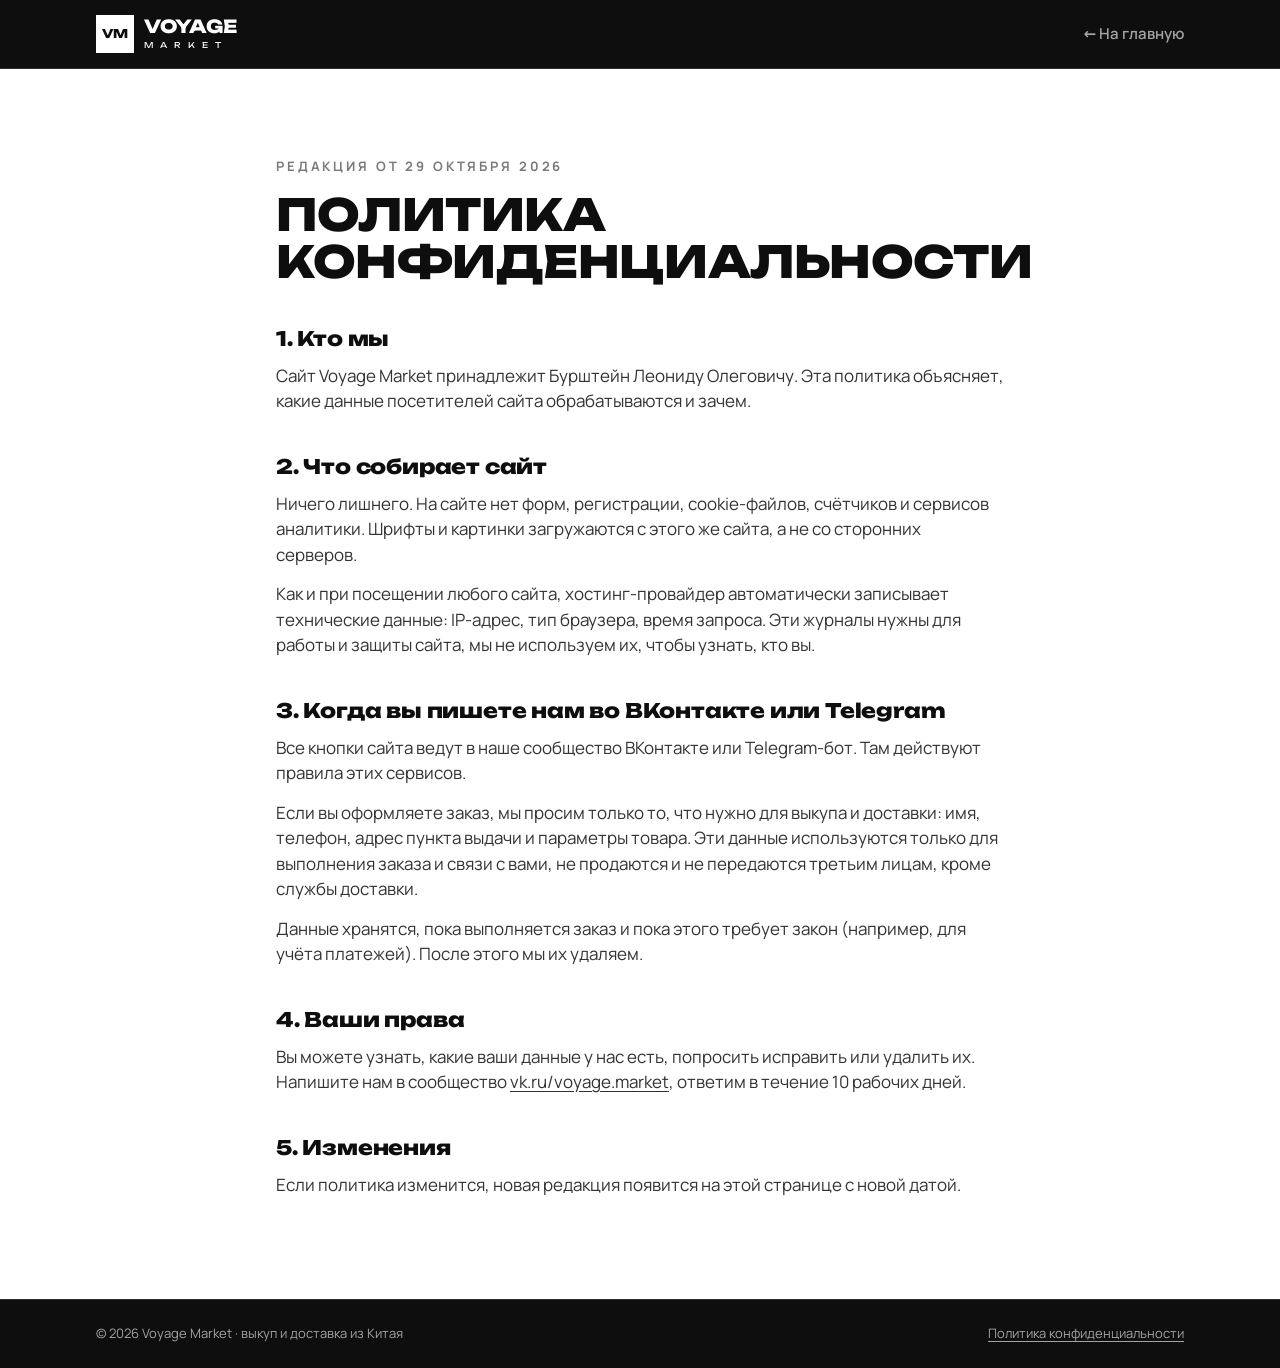
==== privacy.html @ 9981111b "Add files via upload" ====
<!doctype html>
<html lang="ru">
  <head>
    <meta charset="UTF-8" />
    <meta name="viewport" content="width=device-width, initial-scale=1, viewport-fit=cover" />
    <title>Политика конфиденциальности — Voyage Market</title>
    <meta name="description" content="Как сайт Voyage Market обращается с данными посетителей." />
    <script type="module" crossorigin src="./assets/privacy-Cxmrq5qp.js"></script>
    <link rel="modulepreload" crossorigin href="./assets/index-BB2e-18e.js">
    <link rel="stylesheet" crossorigin href="./assets/index-XGYn7k3X.css">
  </head>
  <body>
    <div id="root"></div>
  </body>
</html>
---- assets/index-XGYn7k3X.css ----
@font-face{font-family:Manrope;font-style:normal;font-display:swap;font-weight:400;src:url([data-uri]) format("woff2"),url([data-uri]) format("woff");unicode-range:U+0460-052F,U+1C80-1C8A,U+20B4,U+2DE0-2DFF,U+A640-A69F,U+FE2E-FE2F}@font-face{font-family:Manrope;font-style:normal;font-display:swap;font-weight:400;src:url(./manrope-cyrillic-400-normal-BMzJvInZ.woff2) format("woff2"),url(./manrope-cyrillic-400-normal-Dvx59UGC.woff) format("woff");unicode-range:U+0301,U+0400-045F,U+0490-0491,U+04B0-04B1,U+2116}@font-face{font-family:Manrope;font-style:normal;font-display:swap;font-weight:400;src:url(./manrope-greek-400-normal-CM4qok81.woff2) format("woff2"),url(./manrope-greek-400-normal-DuX9RsAR.woff) format("woff");unicode-range:U+0370-0377,U+037A-037F,U+0384-038A,U+038C,U+038E-03A1,U+03A3-03FF}@font-face{font-family:Manrope;font-style:normal;font-display:swap;font-weight:400;src:url(./manrope-vietnamese-400-normal-DHb3EETF.woff2) format("woff2"),url(./manrope-vietnamese-400-normal-D7E_mLGF.woff) format("woff");unicode-range:U+0102-0103,U+0110-0111,U+0128-0129,U+0168-0169,U+01A0-01A1,U+01AF-01B0,U+0300-0301,U+0303-0304,U+0308-0309,U+0323,U+0329,U+1EA0-1EF9,U+20AB}@font-face{font-family:Manrope;font-style:normal;font-display:swap;font-weight:400;src:url(./manrope-latin-ext-400-normal-CMDvPJRp.woff2) format("woff2"),url(./manrope-latin-ext-400-normal-C-X6QNXX.woff) format("woff");unicode-range:U+0100-02BA,U+02BD-02C5,U+02C7-02CC,U+02CE-02D7,U+02DD-02FF,U+0304,U+0308,U+0329,U+1D00-1DBF,U+1E00-1E9F,U+1EF2-1EFF,U+2020,U+20A0-20AB,U+20AD-20C0,U+2113,U+2C60-2C7F,U+A720-A7FF}@font-face{font-family:Manrope;font-style:normal;font-display:swap;font-weight:400;src:url(./manrope-latin-400-normal-PaqtzbVb.woff2) format("woff2"),url(./manrope-latin-400-normal-8tf8FM3T.woff) format("woff");unicode-range:U+0000-00FF,U+0131,U+0152-0153,U+02BB-02BC,U+02C6,U+02DA,U+02DC,U+0304,U+0308,U+0329,U+2000-206F,U+20AC,U+2122,U+2191,U+2193,U+2212,U+2215,U+FEFF,U+FFFD}@font-face{font-family:Manrope;font-style:normal;font-display:swap;font-weight:600;src:url([data-uri]) format("woff2"),url([data-uri]) format("woff");unicode-range:U+0460-052F,U+1C80-1C8A,U+20B4,U+2DE0-2DFF,U+A640-A69F,U+FE2E-FE2F}@font-face{font-family:Manrope;font-style:normal;font-display:swap;font-weight:600;src:url(./manrope-cyrillic-600-normal-DvRl3Mj-.woff2) format("woff2"),url(./manrope-cyrillic-600-normal-It4mZcQk.woff) format("woff");unicode-range:U+0301,U+0400-045F,U+0490-0491,U+04B0-04B1,U+2116}@font-face{font-family:Manrope;font-style:normal;font-display:swap;font-weight:600;src:url(./manrope-greek-600-normal-BoRV6lzK.woff2) format("woff2"),url(./manrope-greek-600-normal-CF2i9ZRY.woff) format("woff");unicode-range:U+0370-0377,U+037A-037F,U+0384-038A,U+038C,U+038E-03A1,U+03A3-03FF}@font-face{font-family:Manrope;font-style:normal;font-display:swap;font-weight:600;src:url(./manrope-vietnamese-600-normal-C1J5PCl_.woff2) format("woff2"),url(./manrope-vietnamese-600-normal-lA7a_7Ok.woff) format("woff");unicode-range:U+0102-0103,U+0110-0111,U+0128-0129,U+0168-0169,U+01A0-01A1,U+01AF-01B0,U+0300-0301,U+0303-0304,U+0308-0309,U+0323,U+0329,U+1EA0-1EF9,U+20AB}@font-face{font-family:Manrope;font-style:normal;font-display:swap;font-weight:600;src:url(./manrope-latin-ext-600-normal-_gBojHdJ.woff2) format("woff2"),url(./manrope-latin-ext-600-normal-u5Pl7hTU.woff) format("woff");unicode-range:U+0100-02BA,U+02BD-02C5,U+02C7-02CC,U+02CE-02D7,U+02DD-02FF,U+0304,U+0308,U+0329,U+1D00-1DBF,U+1E00-1E9F,U+1EF2-1EFF,U+2020,U+20A0-20AB,U+20AD-20C0,U+2113,U+2C60-2C7F,U+A720-A7FF}@font-face{font-family:Manrope;font-style:normal;font-display:swap;font-weight:600;src:url(./manrope-latin-600-normal-4f0koTD-.woff2) format("woff2"),url(./manrope-latin-600-normal-BqgrALkZ.woff) format("woff");unicode-range:U+0000-00FF,U+0131,U+0152-0153,U+02BB-02BC,U+02C6,U+02DA,U+02DC,U+0304,U+0308,U+0329,U+2000-206F,U+20AC,U+2122,U+2191,U+2193,U+2212,U+2215,U+FEFF,U+FFFD}@font-face{font-family:Manrope;font-style:normal;font-display:swap;font-weight:700;src:url([data-uri]) format("woff2"),url([data-uri]) format("woff");unicode-range:U+0460-052F,U+1C80-1C8A,U+20B4,U+2DE0-2DFF,U+A640-A69F,U+FE2E-FE2F}@font-face{font-family:Manrope;font-style:normal;font-display:swap;font-weight:700;src:url(./manrope-cyrillic-700-normal-Dw_fZAg2.woff2) format("woff2"),url(./manrope-cyrillic-700-normal-7JNVKxyl.woff) format("woff");unicode-range:U+0301,U+0400-045F,U+0490-0491,U+04B0-04B1,U+2116}@font-face{font-family:Manrope;font-style:normal;font-display:swap;font-weight:700;src:url(./manrope-greek-700-normal-CHUG9PD8.woff2) format("woff2"),url(./manrope-greek-700-normal-DyfsrCpP.woff) format("woff");unicode-range:U+0370-0377,U+037A-037F,U+0384-038A,U+038C,U+038E-03A1,U+03A3-03FF}@font-face{font-family:Manrope;font-style:normal;font-display:swap;font-weight:700;src:url(./manrope-vietnamese-700-normal-CUqMx5-1.woff2) format("woff2"),url(./manrope-vietnamese-700-normal-pt65Fn2Z.woff) format("woff");unicode-range:U+0102-0103,U+0110-0111,U+0128-0129,U+0168-0169,U+01A0-01A1,U+01AF-01B0,U+0300-0301,U+0303-0304,U+0308-0309,U+0323,U+0329,U+1EA0-1EF9,U+20AB}@font-face{font-family:Manrope;font-style:normal;font-display:swap;font-weight:700;src:url(./manrope-latin-ext-700-normal-DYOwVNan.woff2) format("woff2"),url(./manrope-latin-ext-700-normal-eVCcYqtJ.woff) format("woff");unicode-range:U+0100-02BA,U+02BD-02C5,U+02C7-02CC,U+02CE-02D7,U+02DD-02FF,U+0304,U+0308,U+0329,U+1D00-1DBF,U+1E00-1E9F,U+1EF2-1EFF,U+2020,U+20A0-20AB,U+20AD-20C0,U+2113,U+2C60-2C7F,U+A720-A7FF}@font-face{font-family:Manrope;font-style:normal;font-display:swap;font-weight:700;src:url(./manrope-latin-700-normal-BZp_XxE4.woff2) format("woff2"),url(./manrope-latin-700-normal-DGRFkw-m.woff) format("woff");unicode-range:U+0000-00FF,U+0131,U+0152-0153,U+02BB-02BC,U+02C6,U+02DA,U+02DC,U+0304,U+0308,U+0329,U+2000-206F,U+20AC,U+2122,U+2191,U+2193,U+2212,U+2215,U+FEFF,U+FFFD}@font-face{font-family:Unbounded;font-style:normal;font-display:swap;font-weight:400;src:url([data-uri]) format("woff2"),url([data-uri]) format("woff");unicode-range:U+0460-052F,U+1C80-1C8A,U+20B4,U+2DE0-2DFF,U+A640-A69F,U+FE2E-FE2F}@font-face{font-family:Unbounded;font-style:normal;font-display:swap;font-weight:400;src:url(./unbounded-cyrillic-400-normal-2GwyjskV.woff2) format("woff2"),url(./unbounded-cyrillic-400-normal-DqbLF2ou.woff) format("woff");unicode-range:U+0301,U+0400-045F,U+0490-0491,U+04B0-04B1,U+2116}@font-face{font-family:Unbounded;font-style:normal;font-display:swap;font-weight:400;src:url(./unbounded-vietnamese-400-normal-D7u77xXC.woff2) format("woff2"),url(./unbounded-vietnamese-400-normal-C52tX-jF.woff) format("woff");unicode-range:U+0102-0103,U+0110-0111,U+0128-0129,U+0168-0169,U+01A0-01A1,U+01AF-01B0,U+0300-0301,U+0303-0304,U+0308-0309,U+0323,U+0329,U+1EA0-1EF9,U+20AB}@font-face{font-family:Unbounded;font-style:normal;font-display:swap;font-weight:400;src:url(./unbounded-latin-ext-400-normal-Dbd2QqjZ.woff2) format("woff2"),url(./unbounded-latin-ext-400-normal-BRFNvR_h.woff) format("woff");unicode-range:U+0100-02BA,U+02BD-02C5,U+02C7-02CC,U+02CE-02D7,U+02DD-02FF,U+0304,U+0308,U+0329,U+1D00-1DBF,U+1E00-1E9F,U+1EF2-1EFF,U+2020,U+20A0-20AB,U+20AD-20C0,U+2113,U+2C60-2C7F,U+A720-A7FF}@font-face{font-family:Unbounded;font-style:normal;font-display:swap;font-weight:400;src:url(./unbounded-latin-400-normal-DxT99aXF.woff2) format("woff2"),url(./unbounded-latin-400-normal-CiSqyYx3.woff) format("woff");unicode-range:U+0000-00FF,U+0131,U+0152-0153,U+02BB-02BC,U+02C6,U+02DA,U+02DC,U+0304,U+0308,U+0329,U+2000-206F,U+20AC,U+2122,U+2191,U+2193,U+2212,U+2215,U+FEFF,U+FFFD}@font-face{font-family:Unbounded;font-style:normal;font-display:swap;font-weight:800;src:url([data-uri]) format("woff2"),url([data-uri]) format("woff");unicode-range:U+0460-052F,U+1C80-1C8A,U+20B4,U+2DE0-2DFF,U+A640-A69F,U+FE2E-FE2F}@font-face{font-family:Unbounded;font-style:normal;font-display:swap;font-weight:800;src:url(./unbounded-cyrillic-800-normal--HlTIRd4.woff2) format("woff2"),url(./unbounded-cyrillic-800-normal-DbsDaRyD.woff) format("woff");unicode-range:U+0301,U+0400-045F,U+0490-0491,U+04B0-04B1,U+2116}@font-face{font-family:Unbounded;font-style:normal;font-display:swap;font-weight:800;src:url(./unbounded-vietnamese-800-normal-CoK4UhqK.woff2) format("woff2"),url(./unbounded-vietnamese-800-normal-BESasFH0.woff) format("woff");unicode-range:U+0102-0103,U+0110-0111,U+0128-0129,U+0168-0169,U+01A0-01A1,U+01AF-01B0,U+0300-0301,U+0303-0304,U+0308-0309,U+0323,U+0329,U+1EA0-1EF9,U+20AB}@font-face{font-family:Unbounded;font-style:normal;font-display:swap;font-weight:800;src:url(./unbounded-latin-ext-800-normal-18_tL4n1.woff2) format("woff2"),url(./unbounded-latin-ext-800-normal-qEXaCaVG.woff) format("woff");unicode-range:U+0100-02BA,U+02BD-02C5,U+02C7-02CC,U+02CE-02D7,U+02DD-02FF,U+0304,U+0308,U+0329,U+1D00-1DBF,U+1E00-1E9F,U+1EF2-1EFF,U+2020,U+20A0-20AB,U+20AD-20C0,U+2113,U+2C60-2C7F,U+A720-A7FF}@font-face{font-family:Unbounded;font-style:normal;font-display:swap;font-weight:800;src:url(./unbounded-latin-800-normal-CN2Hxyoo.woff2) format("woff2"),url(./unbounded-latin-800-normal-Cjred_zf.woff) format("woff");unicode-range:U+0000-00FF,U+0131,U+0152-0153,U+02BB-02BC,U+02C6,U+02DA,U+02DC,U+0304,U+0308,U+0329,U+2000-206F,U+20AC,U+2122,U+2191,U+2193,U+2212,U+2215,U+FEFF,U+FFFD}@font-face{font-family:Golos Text;font-style:normal;font-display:swap;font-weight:600;src:url(./golos-text-cyrillic-ext-600-normal-uuhKjiyO.woff2) format("woff2"),url(./golos-text-cyrillic-ext-600-normal-rSWq63aw.woff) format("woff");unicode-range:U+0460-052F,U+1C80-1C8A,U+20B4,U+2DE0-2DFF,U+A640-A69F,U+FE2E-FE2F}@font-face{font-family:Golos Text;font-style:normal;font-display:swap;font-weight:600;src:url(./golos-text-cyrillic-600-normal-lpQ9rVRR.woff2) format("woff2"),url(./golos-text-cyrillic-600-normal-BgvEFMNR.woff) format("woff");unicode-range:U+0301,U+0400-045F,U+0490-0491,U+04B0-04B1,U+2116}@font-face{font-family:Golos Text;font-style:normal;font-display:swap;font-weight:600;src:url(./golos-text-latin-ext-600-normal-DLLCs_GQ.woff2) format("woff2"),url(./golos-text-latin-ext-600-normal-C6iohuVX.woff) format("woff");unicode-range:U+0100-02BA,U+02BD-02C5,U+02C7-02CC,U+02CE-02D7,U+02DD-02FF,U+0304,U+0308,U+0329,U+1D00-1DBF,U+1E00-1E9F,U+1EF2-1EFF,U+2020,U+20A0-20AB,U+20AD-20C0,U+2113,U+2C60-2C7F,U+A720-A7FF}@font-face{font-family:Golos Text;font-style:normal;font-display:swap;font-weight:600;src:url(./golos-text-latin-600-normal-Bhk8uV1U.woff2) format("woff2"),url(./golos-text-latin-600-normal-B_o32mE8.woff) format("woff");unicode-range:U+0000-00FF,U+0131,U+0152-0153,U+02BB-02BC,U+02C6,U+02DA,U+02DC,U+0304,U+0308,U+0329,U+2000-206F,U+20AC,U+2122,U+2191,U+2193,U+2212,U+2215,U+FEFF,U+FFFD}:root{--ink: #0e0e0e;--paper: #ffffff;--mute: #7a7a7a;--mute-dark: #a3a3a3;--line: #e2e2e2;--line-dark: #2e2e2e;--display: "Unbounded", "Arial Black", system-ui, sans-serif;--body: "Manrope", system-ui, -apple-system, "Segoe UI", sans-serif;color-scheme:light}*{box-sizing:border-box}html{scroll-behavior:smooth;scroll-padding-top:68px}body{margin:0;background:var(--paper);color:var(--ink);font-family:var(--body);font-size:17px;line-height:1.5}img{max-width:100%}a{color:inherit}.wrap{max-width:1120px;margin:0 auto;padding-left:max(16px,env(safe-area-inset-left,0px));padding-right:max(16px,env(safe-area-inset-right,0px))}.band{padding-block:88px}.dark{background:var(--ink);color:var(--paper)}h1,h2,h3{font-family:var(--display);font-weight:800;margin:0;text-wrap:balance;letter-spacing:-.01em}h2{font-size:clamp(28px,4vw,44px);line-height:1.08;text-transform:uppercase}.eyebrow{font-size:13px;font-weight:700;letter-spacing:.22em;text-transform:uppercase;color:var(--mute)}.dark .eyebrow{color:var(--mute-dark)}.head{display:grid;gap:14px;margin-bottom:44px;max-width:720px}.lead{font-size:19px;color:var(--mute);margin:0;max-width:60ch}.dark .lead{color:var(--mute-dark)}.top{position:sticky;top:0;z-index:5;background:var(--ink);color:var(--paper);border-bottom:1px solid var(--line-dark);padding-top:env(safe-area-inset-top,0px)}.top .wrap{display:flex;align-items:center;justify-content:space-between;height:68px;gap:16px}.logo{display:flex;align-items:center;gap:10px;text-decoration:none}.logo .vm{width:38px;height:38px;background:var(--paper);color:var(--ink);font-family:var(--display);font-weight:800;font-size:12px;display:grid;place-items:center}.logo b{display:block;font-family:var(--display);font-weight:800;font-size:18px;line-height:1}.logo small{display:block;font-family:var(--display);font-weight:400;font-size:8px;letter-spacing:.9em;margin-top:4px}.nav{display:flex;align-items:center;gap:26px;font-weight:600;font-size:15px}.nav a{text-decoration:none;color:var(--mute-dark)}.nav a:hover{color:var(--paper)}.socials{position:relative}.socials-btn{display:inline-flex;align-items:center;gap:6px;padding:0;border:0;background:none;font:inherit;color:var(--mute-dark);cursor:pointer}.socials-btn:hover,.socials-btn[aria-expanded=true]{color:var(--paper)}.socials-btn i{font-style:normal;font-size:11px;transition:transform .15s}.socials-btn[aria-expanded=true] i{transform:rotate(180deg)}.socials-menu{position:absolute;z-index:6;top:calc(100% + 22px);left:50%;transform:translate(-50%);width:250px;display:grid;gap:8px;padding:10px;background:var(--ink);border:1px solid var(--line-dark)}.socials-menu a{--brand: var(--paper);display:flex;align-items:center;gap:12px;padding:5px 12px 5px 5px;border:1.5px solid var(--line-dark);color:var(--paper);font-family:"Golos Text",var(--body);text-decoration:none;transition:background .15s,border-color .15s}.socials-menu .vk{--brand: #0077ff }.socials-menu .tg{--brand: #229ed9 }.socials-menu svg{flex:none;box-sizing:content-box;width:20px;height:20px;padding:9px;background:var(--brand);color:#fff;transition:background .15s,color .15s}.socials-menu b{display:block;font-weight:600;font-size:15px;line-height:1.2}.socials-menu small{display:block;font-size:12px;color:var(--mute-dark)}.socials-menu a:hover{background:var(--brand);border-color:var(--brand);color:#fff}.socials-menu a:hover svg{background:#fff;color:var(--brand)}.socials-menu a:hover small{color:#ffffffd9}.socials-btn:focus-visible,.socials-menu a:focus-visible{outline:3px solid var(--mute-dark);outline-offset:3px}.btn{display:inline-flex;align-items:center;gap:12px;font-weight:700;font-size:16px;text-decoration:none;padding:16px 26px;border:2px solid currentColor;transition:background .15s,color .15s}.btn-solid{background:var(--paper);color:var(--ink);border-color:var(--paper)}.btn-solid:hover{background:transparent;color:var(--paper)}.btn-sm{padding:10px 16px;font-size:14px}.btn:focus-visible,.nav a:focus-visible{outline:3px solid var(--mute-dark);outline-offset:3px}.hero{padding-block:72px 88px}.hero .wrap{display:grid;grid-template-columns:1.1fr .9fr;gap:56px;align-items:center}.hero h1{font-size:clamp(36px,6vw,72px);line-height:1.02;text-transform:uppercase;margin-top:18px}.hero p{font-size:20px;color:var(--mute-dark);margin:24px 0 32px;max-width:34ch}.chips{display:flex;flex-wrap:wrap;gap:10px;margin-top:28px}.chips span{border:1.5px solid var(--line-dark);padding:8px 14px;font-weight:600;font-size:14px;color:var(--paper)}.label{background:var(--paper);color:var(--ink);counter-reset:stage}.label-top{display:flex;justify-content:space-between;gap:12px;padding:14px 22px;border-bottom:2px solid var(--ink);font-size:12px;font-weight:700;letter-spacing:.2em;text-transform:uppercase}.label-top span+span{color:var(--mute)}.label-dir{display:flex;align-items:center;justify-content:space-between;padding:26px 22px;border-bottom:2px solid var(--ink);font-family:var(--display);font-weight:800;font-size:clamp(56px,8vw,96px);line-height:1;letter-spacing:-.02em}.label-dir i{font-style:normal;font-weight:400;font-size:.55em;color:var(--mute)}.label ol{list-style:none;margin:0;padding:0}.label li{counter-increment:stage;display:grid;grid-template-columns:30px 26px 1fr auto;align-items:center;gap:14px;padding:14px 22px;border-bottom:1px solid var(--line)}.label li:before{content:counter(stage,decimal-leading-zero);font-family:var(--display);font-size:13px;color:var(--mute)}.label li span{font-weight:700;font-size:16px}.label li small{font-family:var(--display);font-size:11px;letter-spacing:.2em;color:var(--mute)}.label-foot{display:flex;justify-content:space-between;align-items:end;gap:16px;padding:20px 22px 22px}.label-foot small{display:block;font-size:12px;font-weight:700;letter-spacing:.2em;text-transform:uppercase;color:var(--mute)}.label-foot b{display:block;margin-top:6px;font-family:var(--display);font-weight:800;font-size:clamp(22px,3vw,30px);line-height:1}.steps{display:grid;grid-template-columns:repeat(4,1fr);border-top:2px solid var(--paper)}.step{padding:28px 24px 8px 0;display:grid;gap:10px;align-content:start;min-width:0}.step+.step{padding-left:24px;border-left:1px solid var(--line-dark)}.step .n{font-family:var(--display);font-weight:800;font-size:36px}.step h3{font-size:19px;line-height:1.2}.step p{margin:0;color:var(--mute-dark)}.steps-foot{display:grid;grid-template-columns:1fr 1fr;margin-top:36px;border:1px solid var(--paper)}.steps-term,.steps-faq{margin:0;padding:22px 24px;display:grid;gap:4px;align-content:center}.steps-term{background:var(--paper);color:var(--ink)}.steps-foot span{font-size:13px;font-weight:700;letter-spacing:.18em;text-transform:uppercase;color:var(--mute-dark)}.steps-term span{color:var(--mute)}.steps-foot b{font-family:var(--display);font-weight:800;font-size:22px;line-height:1.2}.steps-faq{color:var(--paper);text-decoration:none;transition:background .15s}.steps-faq i{font-style:normal;display:inline-block;transition:transform .15s}.steps-faq:hover{background:#1c1c1c}.steps-faq:hover i{transform:translate(4px)}.steps-faq:focus-visible{outline:3px solid var(--mute-dark);outline-offset:3px}@media (max-width: 640px){.steps-foot{grid-template-columns:1fr}}.why{list-style:none;margin:0;padding:0;counter-reset:why;display:grid;grid-template-columns:repeat(3,1fr);gap:1px;background:var(--line);border:1px solid var(--line)}.why li{counter-increment:why;background:var(--paper);padding:28px 26px 30px;display:grid;gap:10px;align-content:start}.why li:before{content:counter(why,decimal-leading-zero);font-family:var(--display);font-size:13px;color:var(--mute);margin-bottom:6px}.why b{font-family:var(--display);font-weight:800;font-size:21px;line-height:1.15}.why span{color:var(--mute);line-height:1.45}.why .why-cta{counter-increment:none;background:var(--ink);color:var(--paper)}.why .why-cta:before{content:"→";color:var(--mute-dark)}.why-cta span{color:var(--mute-dark)}.why-cta .btn-solid{justify-self:start;margin-top:8px}.grid{display:grid;grid-template-columns:repeat(4,1fr);gap:16px}.card{border:1px solid var(--line)}.card img{width:100%;aspect-ratio:4/5;object-fit:cover;display:block;background:var(--paper)}.cat-note{margin-top:28px;display:flex;flex-wrap:wrap;align-items:center;justify-content:space-between;gap:18px;padding:26px 28px;background:var(--ink);color:var(--paper)}.cat-note p{margin:0;font-size:18px;max-width:46ch}.price-row{display:grid;grid-template-columns:1fr 1fr;gap:56px;align-items:start}.formula{display:grid;border-top:2px solid var(--paper)}.formula div{display:grid;grid-template-columns:40px 1fr auto;align-items:center;gap:18px;padding:20px 0;border-bottom:1px solid var(--line-dark)}.formula i{font-style:normal;font-family:var(--display);font-weight:800;font-size:17px;width:40px;height:40px;display:grid;place-items:center;border:1px solid var(--line-dark);color:var(--paper)}.formula p{margin:0;display:grid;gap:4px}.formula b{font-size:18px;font-weight:700}.formula span{color:var(--mute-dark);font-size:15px;line-height:1.45}.formula strong{font-family:var(--display);font-weight:800;font-size:22px;white-space:nowrap}.formula .total{background:var(--paper);color:var(--ink);padding:20px;margin-top:20px;border-bottom:none;grid-template-columns:40px 1fr}.formula .total i{background:var(--ink);border-color:var(--ink)}.formula .total b{font-family:var(--display);font-weight:800;font-size:20px}.formula .total span{color:var(--mute)}.faq{border-top:2px solid var(--ink)}.faq details{border-bottom:1px solid var(--line)}.faq summary{cursor:pointer;list-style:none;display:flex;align-items:center;justify-content:space-between;gap:16px;padding:22px 0;font-weight:700;font-size:19px}.faq summary::-webkit-details-marker{display:none}.faq summary:after{content:"";flex-shrink:0;width:36px;height:36px;box-sizing:border-box;border:1.5px solid var(--ink);background:url("data:image/svg+xml,%3Csvg xmlns='http://www.w3.org/2000/svg' viewBox='0 0 24 24' fill='none' stroke='%230e0e0e' stroke-width='2.2' stroke-linecap='round' stroke-linejoin='round'%3E%3Cpath d='M6 9l6 6 6-6'/%3E%3C/svg%3E") center / 18px no-repeat;transition:transform .25s,background-color .2s}.faq summary:hover:after{background-color:#f1f1f1}.faq details[open] summary:after{transform:rotate(180deg);background-color:var(--ink);background-image:url("data:image/svg+xml,%3Csvg xmlns='http://www.w3.org/2000/svg' viewBox='0 0 24 24' fill='none' stroke='%23ffffff' stroke-width='2.2' stroke-linecap='round' stroke-linejoin='round'%3E%3Cpath d='M6 9l6 6 6-6'/%3E%3C/svg%3E")}.faq summary:focus-visible{outline:3px solid var(--mute);outline-offset:2px}.faq p{margin:0 0 22px;color:var(--mute);max-width:65ch}.terms{margin:0 0 26px;display:grid;gap:32px}.terms-list{list-style:none;margin:0;padding:0;counter-reset:terms;max-width:720px}.terms-list li{counter-increment:terms;display:grid;grid-template-columns:52px 1fr;align-items:baseline;padding:14px 0;border-bottom:1px dashed var(--line);font-size:16px;line-height:1.45;color:var(--ink)}.terms-list li:last-child{border-bottom:0}.terms-list li:before{content:counter(terms,decimal-leading-zero);font-family:var(--display);font-size:15px;color:var(--mute)}.terms-check h3{margin:0 0 8px;font-family:var(--display);font-size:20px;line-height:1.2}.faq .terms-check p{margin:0 0 18px}.terms-check ul{list-style:none;margin:0;padding:0 1px 1px 0;display:grid;grid-template-columns:1fr 1fr}.terms-check li{border:1px solid var(--line);margin:0 -1px -1px 0;padding:20px 20px 22px;display:grid;gap:6px;align-content:start}.terms-check li:first-child{background:var(--ink);border-color:var(--ink);position:relative;z-index:1}.terms-check i{font-style:normal;font-family:var(--display);font-size:15px;width:36px;height:36px;display:grid;place-items:center;border:1px solid var(--line);margin-bottom:6px;color:var(--ink)}.terms-check li:first-child i{border-color:var(--line-dark);color:var(--paper)}.terms-check b{font-weight:700;font-size:17px;color:var(--ink)}.terms-check li:first-child b{color:var(--paper)}.terms-check span{color:var(--mute);font-size:15px;line-height:1.45}.terms-check li:first-child span{color:var(--mute-dark)}@media (max-width: 640px){.terms-check ul{grid-template-columns:1fr}}.refund{margin:0 0 26px;max-width:860px;display:grid}.refund i{font-style:normal;font-family:var(--display);font-weight:800;display:grid;place-items:center;flex-shrink:0}.refund-no{display:flex;gap:18px;padding:22px 24px;border:2px solid var(--ink)}.refund-no i{width:40px;height:40px;background:var(--ink);color:var(--paper);font-size:16px}.refund-no div{display:grid;gap:6px}.refund-no b{font-weight:700;font-size:17px;line-height:1.35;color:var(--ink)}.refund-no span{color:var(--mute);font-size:15px;line-height:1.45}.refund-no em{font-style:normal;font-size:15px;line-height:1.45;color:var(--ink);margin-top:6px;padding-left:12px;border-left:2px solid var(--line)}.refund h3{margin:30px 0 14px;font-family:var(--display);font-size:20px;line-height:1.2}.refund-yes{list-style:none;margin:0;padding:0 1px 1px 0;display:grid;grid-template-columns:repeat(3,1fr)}.refund-yes li{display:grid;gap:14px;align-content:start;padding:20px;border:1px solid var(--line);margin:0 -1px -1px 0;font-weight:700;font-size:16px;line-height:1.35;color:var(--ink)}.refund-yes i{width:36px;height:36px;border:1px solid var(--line);font-size:15px;color:var(--ink)}.refund-how{margin-top:14px;background:var(--ink);color:var(--paper);display:grid;grid-template-columns:1fr 1fr;gap:0 24px;padding:20px 24px 22px}.refund-how small{grid-column:1 / -1;font-size:12px;font-weight:700;letter-spacing:.18em;text-transform:uppercase;color:var(--mute-dark);margin-bottom:10px}.faq .refund-how p{margin:0;display:grid;gap:4px;max-width:none;color:var(--mute-dark)}.refund-how b{font-family:var(--display);font-weight:800;font-size:22px;line-height:1.15;color:var(--paper)}.refund-how span{font-size:15px;line-height:1.4}@media (max-width: 640px){.refund-yes{grid-template-columns:1fr}.refund-yes li{grid-template-columns:36px 1fr;align-items:center}.refund-how{grid-template-columns:1fr;gap:16px}.refund-how small{margin-bottom:0}}.eta{margin:0 0 26px;border:1px solid var(--line)}.faq .eta-total{margin:0;padding:22px 24px;display:flex;align-items:baseline;flex-wrap:wrap;gap:6px 14px;border-bottom:1px solid var(--line);max-width:none}.eta-total b{font-family:var(--display);font-weight:800;font-size:clamp(28px,4vw,40px);line-height:1;color:var(--ink)}.eta-total span{color:var(--mute);font-size:16px}.eta ol{list-style:none;margin:0;padding:26px 24px;display:grid;grid-template-columns:repeat(4,1fr);gap:20px}.eta li{position:relative;display:grid;gap:6px;align-content:start}.eta li:not(:last-child):after{content:"";position:absolute;top:28px;left:68px;right:-8px;border-top:2px dashed var(--line)}.eta i{width:56px;height:56px;display:grid;place-items:center;border:2px solid var(--ink);color:var(--ink);margin-bottom:8px}.eta li:last-child i{background:var(--ink);color:var(--paper)}.eta small{font-size:12px;font-weight:700;letter-spacing:.18em;text-transform:uppercase;color:var(--mute)}.eta li b{font-weight:700;font-size:17px;color:var(--ink)}.eta li span{color:var(--mute);font-size:15px;line-height:1.45}.faq .eta-note{margin:0;padding:16px 24px;background:var(--ink);color:var(--paper);font-weight:600;font-size:15px;max-width:none}@media (max-width: 760px){.eta ol{grid-template-columns:1fr;gap:0}.eta li{grid-template-columns:56px 1fr;column-gap:16px;padding-bottom:22px}.eta li:last-child{padding-bottom:0}.eta i{grid-row:span 3;margin:0}.eta li:not(:last-child):after{top:64px;bottom:6px;left:27px;right:auto;border-top:0;border-left:2px dashed var(--line)}}.final .wrap{display:grid;gap:26px;justify-items:start}.final h2{font-size:clamp(30px,5vw,56px)}.info-row{display:flex;flex-wrap:wrap;gap:12px 32px;color:var(--mute-dark);font-size:15px}.info-row b{color:var(--paper);font-weight:600}footer{background:var(--ink);color:var(--mute-dark);font-size:13px;border-top:1px solid var(--line-dark)}footer .wrap{padding-block:24px;padding-bottom:max(24px,env(safe-area-inset-bottom,0px));display:flex;flex-wrap:wrap;justify-content:space-between;gap:10px}footer a{color:var(--mute-dark);text-decoration:underline;text-underline-offset:3px}footer a:hover{color:var(--paper)}.back{color:var(--mute-dark);font-weight:600;font-size:15px;text-decoration:none}.back:hover{color:var(--paper)}.policy .wrap{max-width:760px}.policy h1{font-size:clamp(28px,4.5vw,44px);line-height:1.08;text-transform:uppercase;margin:14px 0 8px}.policy h2{font-size:20px;line-height:1.25;text-transform:none;margin:40px 0 12px}.policy p{margin:0 0 14px;color:#333}.policy a{text-underline-offset:3px}@media (max-width: 900px){.hero .wrap,.price-row{grid-template-columns:1fr;gap:40px}.steps{grid-template-columns:1fr 1fr}.step:nth-child(3){padding-left:0;border-left:none}.step:nth-child(n+3){border-top:1px solid var(--line-dark)}.why,.grid{grid-template-columns:1fr 1fr}.nav>a{display:none}.socials-btn{color:var(--paper)}.socials-menu{left:auto;right:0;transform:none}}@media (max-width: 560px){.band{padding-block:64px}.steps,.why,.grid{grid-template-columns:1fr}.step,.step+.step{padding-left:0;border-left:none}.step+.step{border-top:1px solid var(--line-dark)}}@media (prefers-reduced-motion: reduce){html{scroll-behavior:auto}*{transition:none!important}}
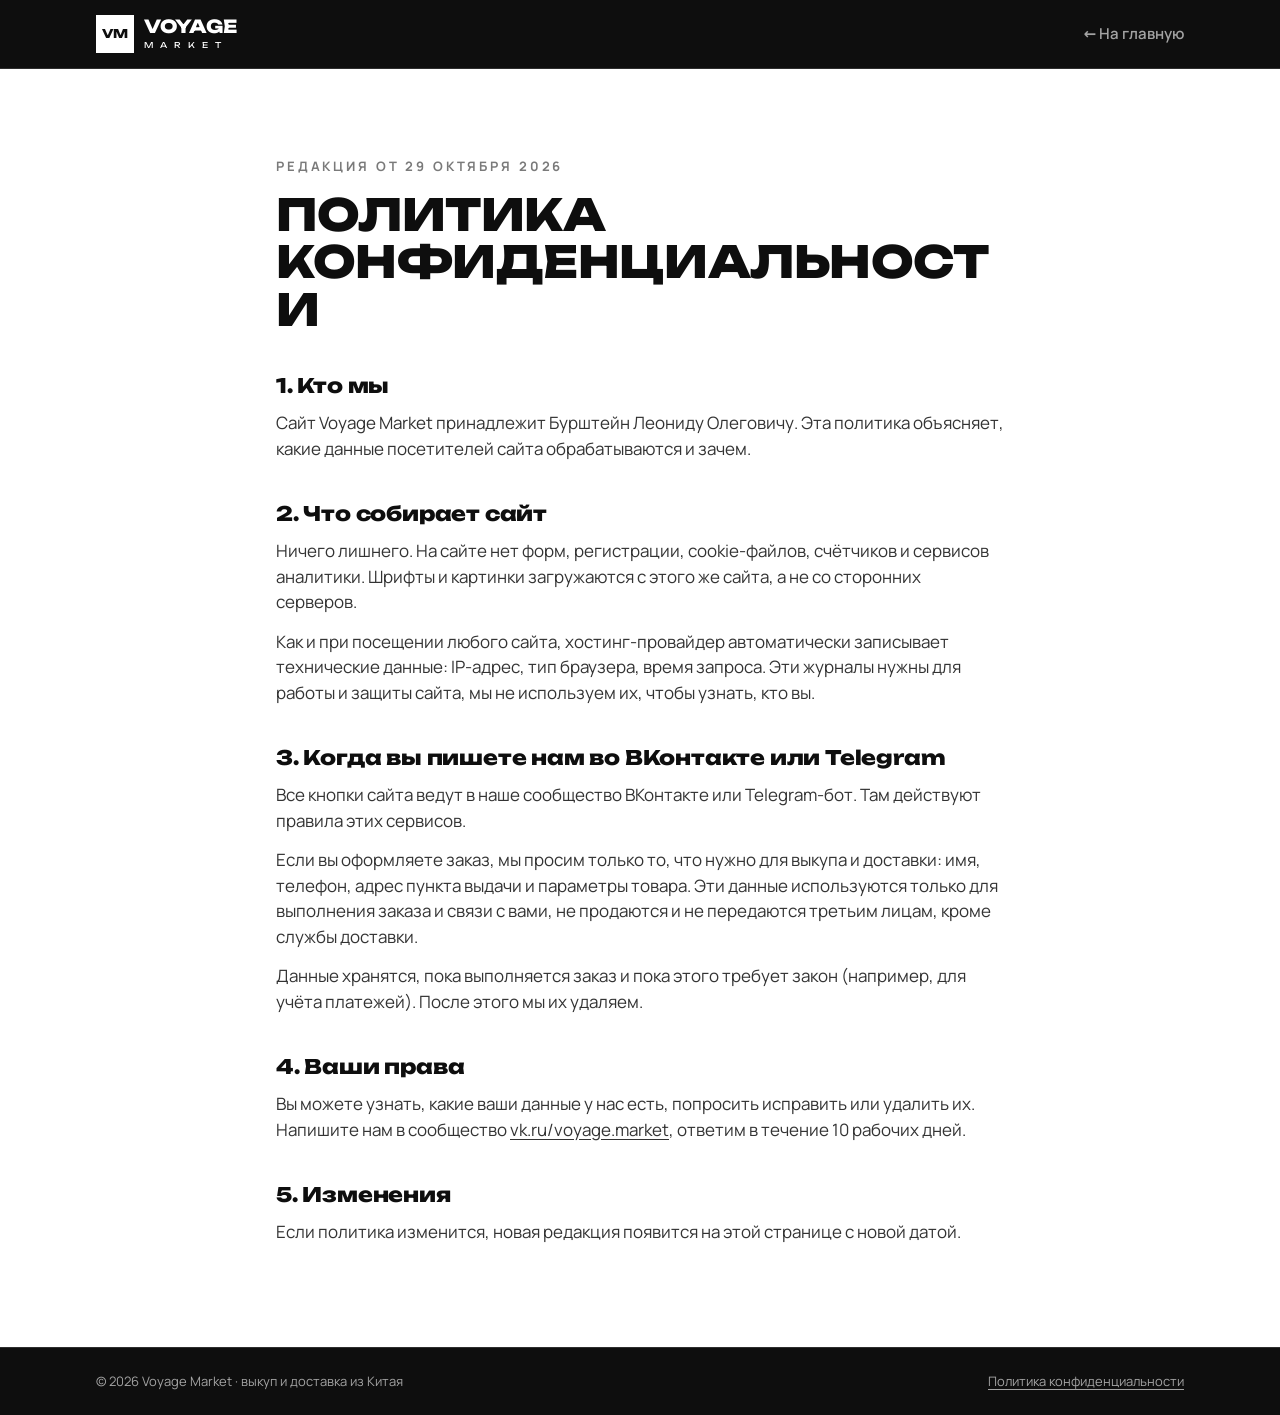
==== commit 95fa433d: "Add files via upload" ====
--- a/privacy.html
+++ b/privacy.html
@@ -5,9 +5,9 @@
     <meta name="viewport" content="width=device-width, initial-scale=1, viewport-fit=cover" />
     <title>Политика конфиденциальности — Voyage Market</title>
     <meta name="description" content="Как сайт Voyage Market обращается с данными посетителей." />
-    <script type="module" crossorigin src="./assets/privacy-Cxmrq5qp.js"></script>
-    <link rel="modulepreload" crossorigin href="./assets/index-BB2e-18e.js">
-    <link rel="stylesheet" crossorigin href="./assets/index-XGYn7k3X.css">
+    <script type="module" crossorigin src="./assets/privacy-CqmJSPh1.js"></script>
+    <link rel="modulepreload" crossorigin href="./assets/index-BnVEWjt7.js">
+    <link rel="stylesheet" crossorigin href="./assets/index-Clzrx_np.css">
   </head>
   <body>
     <div id="root"></div>
--- a/assets/index-Clzrx_np.css
+++ b/assets/index-Clzrx_np.css
@@ -0,0 +1 @@
+@font-face{font-family:Manrope;font-style:normal;font-display:swap;font-weight:400;src:url([data-uri]) format("woff2"),url([data-uri]) format("woff");unicode-range:U+0460-052F,U+1C80-1C8A,U+20B4,U+2DE0-2DFF,U+A640-A69F,U+FE2E-FE2F}@font-face{font-family:Manrope;font-style:normal;font-display:swap;font-weight:400;src:url(./manrope-cyrillic-400-normal-BMzJvInZ.woff2) format("woff2"),url(./manrope-cyrillic-400-normal-Dvx59UGC.woff) format("woff");unicode-range:U+0301,U+0400-045F,U+0490-0491,U+04B0-04B1,U+2116}@font-face{font-family:Manrope;font-style:normal;font-display:swap;font-weight:400;src:url(./manrope-greek-400-normal-CM4qok81.woff2) format("woff2"),url(./manrope-greek-400-normal-DuX9RsAR.woff) format("woff");unicode-range:U+0370-0377,U+037A-037F,U+0384-038A,U+038C,U+038E-03A1,U+03A3-03FF}@font-face{font-family:Manrope;font-style:normal;font-display:swap;font-weight:400;src:url(./manrope-vietnamese-400-normal-DHb3EETF.woff2) format("woff2"),url(./manrope-vietnamese-400-normal-D7E_mLGF.woff) format("woff");unicode-range:U+0102-0103,U+0110-0111,U+0128-0129,U+0168-0169,U+01A0-01A1,U+01AF-01B0,U+0300-0301,U+0303-0304,U+0308-0309,U+0323,U+0329,U+1EA0-1EF9,U+20AB}@font-face{font-family:Manrope;font-style:normal;font-display:swap;font-weight:400;src:url(./manrope-latin-ext-400-normal-CMDvPJRp.woff2) format("woff2"),url(./manrope-latin-ext-400-normal-C-X6QNXX.woff) format("woff");unicode-range:U+0100-02BA,U+02BD-02C5,U+02C7-02CC,U+02CE-02D7,U+02DD-02FF,U+0304,U+0308,U+0329,U+1D00-1DBF,U+1E00-1E9F,U+1EF2-1EFF,U+2020,U+20A0-20AB,U+20AD-20C0,U+2113,U+2C60-2C7F,U+A720-A7FF}@font-face{font-family:Manrope;font-style:normal;font-display:swap;font-weight:400;src:url(./manrope-latin-400-normal-PaqtzbVb.woff2) format("woff2"),url(./manrope-latin-400-normal-8tf8FM3T.woff) format("woff");unicode-range:U+0000-00FF,U+0131,U+0152-0153,U+02BB-02BC,U+02C6,U+02DA,U+02DC,U+0304,U+0308,U+0329,U+2000-206F,U+20AC,U+2122,U+2191,U+2193,U+2212,U+2215,U+FEFF,U+FFFD}@font-face{font-family:Manrope;font-style:normal;font-display:swap;font-weight:600;src:url([data-uri]) format("woff2"),url([data-uri]) format("woff");unicode-range:U+0460-052F,U+1C80-1C8A,U+20B4,U+2DE0-2DFF,U+A640-A69F,U+FE2E-FE2F}@font-face{font-family:Manrope;font-style:normal;font-display:swap;font-weight:600;src:url(./manrope-cyrillic-600-normal-DvRl3Mj-.woff2) format("woff2"),url(./manrope-cyrillic-600-normal-It4mZcQk.woff) format("woff");unicode-range:U+0301,U+0400-045F,U+0490-0491,U+04B0-04B1,U+2116}@font-face{font-family:Manrope;font-style:normal;font-display:swap;font-weight:600;src:url(./manrope-greek-600-normal-BoRV6lzK.woff2) format("woff2"),url(./manrope-greek-600-normal-CF2i9ZRY.woff) format("woff");unicode-range:U+0370-0377,U+037A-037F,U+0384-038A,U+038C,U+038E-03A1,U+03A3-03FF}@font-face{font-family:Manrope;font-style:normal;font-display:swap;font-weight:600;src:url(./manrope-vietnamese-600-normal-C1J5PCl_.woff2) format("woff2"),url(./manrope-vietnamese-600-normal-lA7a_7Ok.woff) format("woff");unicode-range:U+0102-0103,U+0110-0111,U+0128-0129,U+0168-0169,U+01A0-01A1,U+01AF-01B0,U+0300-0301,U+0303-0304,U+0308-0309,U+0323,U+0329,U+1EA0-1EF9,U+20AB}@font-face{font-family:Manrope;font-style:normal;font-display:swap;font-weight:600;src:url(./manrope-latin-ext-600-normal-_gBojHdJ.woff2) format("woff2"),url(./manrope-latin-ext-600-normal-u5Pl7hTU.woff) format("woff");unicode-range:U+0100-02BA,U+02BD-02C5,U+02C7-02CC,U+02CE-02D7,U+02DD-02FF,U+0304,U+0308,U+0329,U+1D00-1DBF,U+1E00-1E9F,U+1EF2-1EFF,U+2020,U+20A0-20AB,U+20AD-20C0,U+2113,U+2C60-2C7F,U+A720-A7FF}@font-face{font-family:Manrope;font-style:normal;font-display:swap;font-weight:600;src:url(./manrope-latin-600-normal-4f0koTD-.woff2) format("woff2"),url(./manrope-latin-600-normal-BqgrALkZ.woff) format("woff");unicode-range:U+0000-00FF,U+0131,U+0152-0153,U+02BB-02BC,U+02C6,U+02DA,U+02DC,U+0304,U+0308,U+0329,U+2000-206F,U+20AC,U+2122,U+2191,U+2193,U+2212,U+2215,U+FEFF,U+FFFD}@font-face{font-family:Manrope;font-style:normal;font-display:swap;font-weight:700;src:url([data-uri]) format("woff2"),url([data-uri]) format("woff");unicode-range:U+0460-052F,U+1C80-1C8A,U+20B4,U+2DE0-2DFF,U+A640-A69F,U+FE2E-FE2F}@font-face{font-family:Manrope;font-style:normal;font-display:swap;font-weight:700;src:url(./manrope-cyrillic-700-normal-Dw_fZAg2.woff2) format("woff2"),url(./manrope-cyrillic-700-normal-7JNVKxyl.woff) format("woff");unicode-range:U+0301,U+0400-045F,U+0490-0491,U+04B0-04B1,U+2116}@font-face{font-family:Manrope;font-style:normal;font-display:swap;font-weight:700;src:url(./manrope-greek-700-normal-CHUG9PD8.woff2) format("woff2"),url(./manrope-greek-700-normal-DyfsrCpP.woff) format("woff");unicode-range:U+0370-0377,U+037A-037F,U+0384-038A,U+038C,U+038E-03A1,U+03A3-03FF}@font-face{font-family:Manrope;font-style:normal;font-display:swap;font-weight:700;src:url(./manrope-vietnamese-700-normal-CUqMx5-1.woff2) format("woff2"),url(./manrope-vietnamese-700-normal-pt65Fn2Z.woff) format("woff");unicode-range:U+0102-0103,U+0110-0111,U+0128-0129,U+0168-0169,U+01A0-01A1,U+01AF-01B0,U+0300-0301,U+0303-0304,U+0308-0309,U+0323,U+0329,U+1EA0-1EF9,U+20AB}@font-face{font-family:Manrope;font-style:normal;font-display:swap;font-weight:700;src:url(./manrope-latin-ext-700-normal-DYOwVNan.woff2) format("woff2"),url(./manrope-latin-ext-700-normal-eVCcYqtJ.woff) format("woff");unicode-range:U+0100-02BA,U+02BD-02C5,U+02C7-02CC,U+02CE-02D7,U+02DD-02FF,U+0304,U+0308,U+0329,U+1D00-1DBF,U+1E00-1E9F,U+1EF2-1EFF,U+2020,U+20A0-20AB,U+20AD-20C0,U+2113,U+2C60-2C7F,U+A720-A7FF}@font-face{font-family:Manrope;font-style:normal;font-display:swap;font-weight:700;src:url(./manrope-latin-700-normal-BZp_XxE4.woff2) format("woff2"),url(./manrope-latin-700-normal-DGRFkw-m.woff) format("woff");unicode-range:U+0000-00FF,U+0131,U+0152-0153,U+02BB-02BC,U+02C6,U+02DA,U+02DC,U+0304,U+0308,U+0329,U+2000-206F,U+20AC,U+2122,U+2191,U+2193,U+2212,U+2215,U+FEFF,U+FFFD}@font-face{font-family:Unbounded;font-style:normal;font-display:swap;font-weight:400;src:url([data-uri]) format("woff2"),url([data-uri]) format("woff");unicode-range:U+0460-052F,U+1C80-1C8A,U+20B4,U+2DE0-2DFF,U+A640-A69F,U+FE2E-FE2F}@font-face{font-family:Unbounded;font-style:normal;font-display:swap;font-weight:400;src:url(./unbounded-cyrillic-400-normal-2GwyjskV.woff2) format("woff2"),url(./unbounded-cyrillic-400-normal-DqbLF2ou.woff) format("woff");unicode-range:U+0301,U+0400-045F,U+0490-0491,U+04B0-04B1,U+2116}@font-face{font-family:Unbounded;font-style:normal;font-display:swap;font-weight:400;src:url(./unbounded-vietnamese-400-normal-D7u77xXC.woff2) format("woff2"),url(./unbounded-vietnamese-400-normal-C52tX-jF.woff) format("woff");unicode-range:U+0102-0103,U+0110-0111,U+0128-0129,U+0168-0169,U+01A0-01A1,U+01AF-01B0,U+0300-0301,U+0303-0304,U+0308-0309,U+0323,U+0329,U+1EA0-1EF9,U+20AB}@font-face{font-family:Unbounded;font-style:normal;font-display:swap;font-weight:400;src:url(./unbounded-latin-ext-400-normal-Dbd2QqjZ.woff2) format("woff2"),url(./unbounded-latin-ext-400-normal-BRFNvR_h.woff) format("woff");unicode-range:U+0100-02BA,U+02BD-02C5,U+02C7-02CC,U+02CE-02D7,U+02DD-02FF,U+0304,U+0308,U+0329,U+1D00-1DBF,U+1E00-1E9F,U+1EF2-1EFF,U+2020,U+20A0-20AB,U+20AD-20C0,U+2113,U+2C60-2C7F,U+A720-A7FF}@font-face{font-family:Unbounded;font-style:normal;font-display:swap;font-weight:400;src:url(./unbounded-latin-400-normal-DxT99aXF.woff2) format("woff2"),url(./unbounded-latin-400-normal-CiSqyYx3.woff) format("woff");unicode-range:U+0000-00FF,U+0131,U+0152-0153,U+02BB-02BC,U+02C6,U+02DA,U+02DC,U+0304,U+0308,U+0329,U+2000-206F,U+20AC,U+2122,U+2191,U+2193,U+2212,U+2215,U+FEFF,U+FFFD}@font-face{font-family:Unbounded;font-style:normal;font-display:swap;font-weight:800;src:url([data-uri]) format("woff2"),url([data-uri]) format("woff");unicode-range:U+0460-052F,U+1C80-1C8A,U+20B4,U+2DE0-2DFF,U+A640-A69F,U+FE2E-FE2F}@font-face{font-family:Unbounded;font-style:normal;font-display:swap;font-weight:800;src:url(./unbounded-cyrillic-800-normal--HlTIRd4.woff2) format("woff2"),url(./unbounded-cyrillic-800-normal-DbsDaRyD.woff) format("woff");unicode-range:U+0301,U+0400-045F,U+0490-0491,U+04B0-04B1,U+2116}@font-face{font-family:Unbounded;font-style:normal;font-display:swap;font-weight:800;src:url(./unbounded-vietnamese-800-normal-CoK4UhqK.woff2) format("woff2"),url(./unbounded-vietnamese-800-normal-BESasFH0.woff) format("woff");unicode-range:U+0102-0103,U+0110-0111,U+0128-0129,U+0168-0169,U+01A0-01A1,U+01AF-01B0,U+0300-0301,U+0303-0304,U+0308-0309,U+0323,U+0329,U+1EA0-1EF9,U+20AB}@font-face{font-family:Unbounded;font-style:normal;font-display:swap;font-weight:800;src:url(./unbounded-latin-ext-800-normal-18_tL4n1.woff2) format("woff2"),url(./unbounded-latin-ext-800-normal-qEXaCaVG.woff) format("woff");unicode-range:U+0100-02BA,U+02BD-02C5,U+02C7-02CC,U+02CE-02D7,U+02DD-02FF,U+0304,U+0308,U+0329,U+1D00-1DBF,U+1E00-1E9F,U+1EF2-1EFF,U+2020,U+20A0-20AB,U+20AD-20C0,U+2113,U+2C60-2C7F,U+A720-A7FF}@font-face{font-family:Unbounded;font-style:normal;font-display:swap;font-weight:800;src:url(./unbounded-latin-800-normal-CN2Hxyoo.woff2) format("woff2"),url(./unbounded-latin-800-normal-Cjred_zf.woff) format("woff");unicode-range:U+0000-00FF,U+0131,U+0152-0153,U+02BB-02BC,U+02C6,U+02DA,U+02DC,U+0304,U+0308,U+0329,U+2000-206F,U+20AC,U+2122,U+2191,U+2193,U+2212,U+2215,U+FEFF,U+FFFD}@font-face{font-family:Golos Text;font-style:normal;font-display:swap;font-weight:600;src:url(./golos-text-cyrillic-ext-600-normal-uuhKjiyO.woff2) format("woff2"),url(./golos-text-cyrillic-ext-600-normal-rSWq63aw.woff) format("woff");unicode-range:U+0460-052F,U+1C80-1C8A,U+20B4,U+2DE0-2DFF,U+A640-A69F,U+FE2E-FE2F}@font-face{font-family:Golos Text;font-style:normal;font-display:swap;font-weight:600;src:url(./golos-text-cyrillic-600-normal-lpQ9rVRR.woff2) format("woff2"),url(./golos-text-cyrillic-600-normal-BgvEFMNR.woff) format("woff");unicode-range:U+0301,U+0400-045F,U+0490-0491,U+04B0-04B1,U+2116}@font-face{font-family:Golos Text;font-style:normal;font-display:swap;font-weight:600;src:url(./golos-text-latin-ext-600-normal-DLLCs_GQ.woff2) format("woff2"),url(./golos-text-latin-ext-600-normal-C6iohuVX.woff) format("woff");unicode-range:U+0100-02BA,U+02BD-02C5,U+02C7-02CC,U+02CE-02D7,U+02DD-02FF,U+0304,U+0308,U+0329,U+1D00-1DBF,U+1E00-1E9F,U+1EF2-1EFF,U+2020,U+20A0-20AB,U+20AD-20C0,U+2113,U+2C60-2C7F,U+A720-A7FF}@font-face{font-family:Golos Text;font-style:normal;font-display:swap;font-weight:600;src:url(./golos-text-latin-600-normal-Bhk8uV1U.woff2) format("woff2"),url(./golos-text-latin-600-normal-B_o32mE8.woff) format("woff");unicode-range:U+0000-00FF,U+0131,U+0152-0153,U+02BB-02BC,U+02C6,U+02DA,U+02DC,U+0304,U+0308,U+0329,U+2000-206F,U+20AC,U+2122,U+2191,U+2193,U+2212,U+2215,U+FEFF,U+FFFD}:root{--ink: #0e0e0e;--paper: #ffffff;--mute: #7a7a7a;--mute-dark: #a3a3a3;--line: #e2e2e2;--line-dark: #2e2e2e;--display: "Unbounded", "Arial Black", system-ui, sans-serif;--body: "Manrope", system-ui, -apple-system, "Segoe UI", sans-serif;color-scheme:light}*{box-sizing:border-box}html{scroll-behavior:smooth;scroll-padding-top:68px}body{margin:0;background:var(--paper);color:var(--ink);font-family:var(--body);font-size:17px;line-height:1.5}img{max-width:100%}a{color:inherit}.wrap{max-width:1120px;margin:0 auto;padding-left:max(16px,env(safe-area-inset-left,0px));padding-right:max(16px,env(safe-area-inset-right,0px))}.band{padding-block:88px}.dark{background:var(--ink);color:var(--paper)}h1,h2,h3{font-family:var(--display);font-weight:800;margin:0;text-wrap:balance;letter-spacing:-.01em}h2{font-size:clamp(28px,4vw,44px);line-height:1.08;text-transform:uppercase}.eyebrow{font-size:13px;font-weight:700;letter-spacing:.22em;text-transform:uppercase;color:var(--mute)}.dark .eyebrow{color:var(--mute-dark)}.head{display:grid;gap:14px;margin-bottom:44px;max-width:720px}.lead{font-size:19px;color:var(--mute);margin:0;max-width:60ch}.dark .lead{color:var(--mute-dark)}.top{position:sticky;top:0;z-index:5;background:var(--ink);color:var(--paper);border-bottom:1px solid var(--line-dark);padding-top:env(safe-area-inset-top,0px)}.top .wrap{display:flex;align-items:center;justify-content:space-between;height:68px;gap:16px}.logo{display:flex;align-items:center;gap:10px;text-decoration:none}.logo .vm{width:38px;height:38px;background:var(--paper);color:var(--ink);font-family:var(--display);font-weight:800;font-size:12px;display:grid;place-items:center}.logo b{display:block;font-family:var(--display);font-weight:800;font-size:18px;line-height:1}.logo small{display:block;font-family:var(--display);font-weight:400;font-size:8px;letter-spacing:.9em;margin-top:4px}.nav{display:flex;align-items:center;gap:26px;font-weight:600;font-size:15px}.nav a{text-decoration:none;color:var(--mute-dark)}.nav a:hover{color:var(--paper)}.socials{position:relative}.socials-btn{display:inline-flex;align-items:center;gap:6px;padding:0;border:0;background:none;font:inherit;color:var(--mute-dark);cursor:pointer}.socials-btn:hover,.socials-btn[aria-expanded=true]{color:var(--paper)}.socials-btn i{font-style:normal;font-size:11px;transition:transform .15s}.socials-btn[aria-expanded=true] i{transform:rotate(180deg)}.socials-menu{position:absolute;z-index:6;top:calc(100% + 22px);left:50%;transform:translate(-50%);width:250px;display:grid;gap:8px;padding:10px;background:var(--ink);border:1px solid var(--line-dark)}.socials-menu a{--brand: var(--paper);display:flex;align-items:center;gap:12px;padding:5px 12px 5px 5px;border:1.5px solid var(--line-dark);color:var(--paper);font-family:"Golos Text",var(--body);text-decoration:none;transition:background .15s,border-color .15s}.socials-menu .vk{--brand: #0077ff }.socials-menu .tg{--brand: #229ed9 }.socials-menu svg{flex:none;box-sizing:content-box;width:20px;height:20px;padding:9px;background:var(--brand);color:#fff;transition:background .15s,color .15s}.socials-menu b{display:block;font-weight:600;font-size:15px;line-height:1.2}.socials-menu small{display:block;font-size:12px;color:var(--mute-dark)}.socials-menu a:hover{background:var(--brand);border-color:var(--brand);color:#fff}.socials-menu a:hover svg{background:#fff;color:var(--brand)}.socials-menu a:hover small{color:#ffffffd9}.socials-btn:focus-visible,.socials-menu a:focus-visible{outline:3px solid var(--mute-dark);outline-offset:3px}.btn{display:inline-flex;align-items:center;gap:12px;font-weight:700;font-size:16px;text-decoration:none;padding:16px 26px;border:2px solid currentColor;transition:background .15s,color .15s}.btn-solid{background:var(--paper);color:var(--ink);border-color:var(--paper)}.btn-solid:hover{background:transparent;color:var(--paper)}.btn-sm{padding:10px 16px;font-size:14px}.btn:focus-visible,.nav a:focus-visible{outline:3px solid var(--mute-dark);outline-offset:3px}.hero{padding-block:72px 88px}.hero .wrap{display:grid;grid-template-columns:1.1fr .9fr;gap:56px;align-items:center}.hero h1{font-size:clamp(36px,6vw,72px);line-height:1.02;text-transform:uppercase;margin-top:18px}.hero p{font-size:20px;color:var(--mute-dark);margin:24px 0 32px;max-width:34ch}.chips{display:flex;flex-wrap:wrap;gap:10px;margin-top:28px}.chips span{border:1.5px solid var(--line-dark);padding:8px 14px;font-weight:600;font-size:14px;color:var(--paper)}.label{background:var(--paper);color:var(--ink);counter-reset:stage}.label-top{display:flex;justify-content:space-between;gap:12px;padding:14px 22px;border-bottom:2px solid var(--ink);font-size:12px;font-weight:700;letter-spacing:.2em;text-transform:uppercase}.label-top span+span{color:var(--mute)}.label-dir{display:flex;align-items:center;justify-content:space-between;padding:26px 22px;border-bottom:2px solid var(--ink);font-family:var(--display);font-weight:800;font-size:clamp(56px,8vw,96px);line-height:1;letter-spacing:-.02em}.label-dir i{font-style:normal;font-weight:400;font-size:.55em;color:var(--mute)}.label ol{list-style:none;margin:0;padding:0}.label li{counter-increment:stage;display:grid;grid-template-columns:30px 26px 1fr auto;align-items:center;gap:14px;padding:14px 22px;border-bottom:1px solid var(--line)}.label li:before{content:counter(stage,decimal-leading-zero);font-family:var(--display);font-size:13px;color:var(--mute)}.label li span{font-weight:700;font-size:16px}.label li small{font-family:var(--display);font-size:11px;letter-spacing:.2em;color:var(--mute)}.label-foot{display:flex;justify-content:space-between;align-items:end;gap:16px;padding:20px 22px 22px}.label-foot small{display:block;font-size:12px;font-weight:700;letter-spacing:.2em;text-transform:uppercase;color:var(--mute)}.label-foot b{display:block;margin-top:6px;font-family:var(--display);font-weight:800;font-size:clamp(22px,3vw,30px);line-height:1}.steps{display:grid;grid-template-columns:repeat(4,1fr);border-top:2px solid var(--paper)}.step{padding:28px 24px 8px 0;display:grid;gap:10px;align-content:start;min-width:0}.step+.step{padding-left:24px;border-left:1px solid var(--line-dark)}.step .n{font-family:var(--display);font-weight:800;font-size:36px}.step h3{font-size:19px;line-height:1.2}.step p{margin:0;color:var(--mute-dark)}.steps-foot{display:grid;grid-template-columns:1fr 1fr;margin-top:36px;border:1px solid var(--paper)}.steps-term,.steps-faq{margin:0;padding:22px 24px;display:grid;gap:4px;align-content:center}.steps-term{background:var(--paper);color:var(--ink)}.steps-foot span{font-size:13px;font-weight:700;letter-spacing:.18em;text-transform:uppercase;color:var(--mute-dark)}.steps-term span{color:var(--mute)}.steps-foot b{font-family:var(--display);font-weight:800;font-size:22px;line-height:1.2}.steps-faq{color:var(--paper);text-decoration:none;transition:background .15s}.steps-faq i{font-style:normal;display:inline-block;transition:transform .15s}.steps-faq:hover{background:#1c1c1c}.steps-faq:hover i{transform:translate(4px)}.steps-faq:focus-visible{outline:3px solid var(--mute-dark);outline-offset:3px}@media (max-width: 640px){.steps-foot{grid-template-columns:1fr}}.why{list-style:none;margin:0;padding:0;counter-reset:why;display:grid;grid-template-columns:repeat(3,1fr);gap:1px;background:var(--line);border:1px solid var(--line)}.why li{counter-increment:why;background:var(--paper);padding:28px 26px 30px;display:grid;gap:10px;align-content:start}.why li:before{content:counter(why,decimal-leading-zero);font-family:var(--display);font-size:13px;color:var(--mute);margin-bottom:6px}.why b{font-family:var(--display);font-weight:800;font-size:21px;line-height:1.15}.why span{color:var(--mute);line-height:1.45}.why .why-cta{counter-increment:none;background:var(--ink);color:var(--paper)}.why .why-cta:before{content:"→";color:var(--mute-dark)}.why-cta span{color:var(--mute-dark)}.why-cta .btn-solid{justify-self:start;margin-top:8px}.grid{display:grid;grid-template-columns:repeat(4,1fr);gap:16px}.card{border:1px solid var(--line)}.card img{width:100%;aspect-ratio:4/5;object-fit:cover;display:block;background:var(--paper)}.cat-note{margin-top:28px;display:flex;flex-wrap:wrap;align-items:center;justify-content:space-between;gap:18px;padding:26px 28px;background:var(--ink);color:var(--paper)}.cat-note p{margin:0;font-size:18px;max-width:46ch}.price-row{display:grid;grid-template-columns:1fr 1fr;gap:56px;align-items:start}.formula{display:grid;border-top:2px solid var(--paper)}.formula div{display:grid;grid-template-columns:40px 1fr auto;align-items:center;gap:18px;padding:20px 0;border-bottom:1px solid var(--line-dark)}.formula i{font-style:normal;font-family:var(--display);font-weight:800;font-size:17px;width:40px;height:40px;display:grid;place-items:center;border:1px solid var(--line-dark);color:var(--paper)}.formula p{margin:0;display:grid;gap:4px}.formula b{font-size:18px;font-weight:700}.formula span{color:var(--mute-dark);font-size:15px;line-height:1.45}.formula strong{font-family:var(--display);font-weight:800;font-size:22px;white-space:nowrap}.formula .total{background:var(--paper);color:var(--ink);padding:20px;margin-top:20px;border-bottom:none;grid-template-columns:40px 1fr}.formula .total i{background:var(--ink);border-color:var(--ink)}.formula .total b{font-family:var(--display);font-weight:800;font-size:20px}.formula .total span{color:var(--mute)}.faq{border-top:2px solid var(--ink)}.faq details{border-bottom:1px solid var(--line)}.faq summary{cursor:pointer;list-style:none;display:flex;align-items:center;justify-content:space-between;gap:16px;padding:22px 0;font-weight:700;font-size:19px}.faq summary::-webkit-details-marker{display:none}.faq summary:after{content:"";flex-shrink:0;width:36px;height:36px;box-sizing:border-box;border:1.5px solid var(--ink);background:url("data:image/svg+xml,%3Csvg xmlns='http://www.w3.org/2000/svg' viewBox='0 0 24 24' fill='none' stroke='%230e0e0e' stroke-width='2.2' stroke-linecap='round' stroke-linejoin='round'%3E%3Cpath d='M6 9l6 6 6-6'/%3E%3C/svg%3E") center / 18px no-repeat;transition:transform .25s,background-color .2s}.faq summary:hover:after{background-color:#f1f1f1}.faq details[open] summary:after{transform:rotate(180deg);background-color:var(--ink);background-image:url("data:image/svg+xml,%3Csvg xmlns='http://www.w3.org/2000/svg' viewBox='0 0 24 24' fill='none' stroke='%23ffffff' stroke-width='2.2' stroke-linecap='round' stroke-linejoin='round'%3E%3Cpath d='M6 9l6 6 6-6'/%3E%3C/svg%3E")}.faq summary:focus-visible{outline:3px solid var(--mute);outline-offset:2px}.faq p{margin:0 0 22px;color:var(--mute);max-width:65ch}.terms{margin:0 0 26px;display:grid;gap:32px}.terms-list{list-style:none;margin:0;padding:0;counter-reset:terms;max-width:720px}.terms-list li{counter-increment:terms;display:grid;grid-template-columns:52px 1fr;align-items:baseline;padding:14px 0;border-bottom:1px dashed var(--line);font-size:16px;line-height:1.45;color:var(--ink)}.terms-list li:last-child{border-bottom:0}.terms-list li:before{content:counter(terms,decimal-leading-zero);font-family:var(--display);font-size:15px;color:var(--mute)}.terms-check h3{margin:0 0 8px;font-family:var(--display);font-size:20px;line-height:1.2}.faq .terms-check p{margin:0 0 18px}.terms-check ul{list-style:none;margin:0;padding:0 1px 1px 0;display:grid;grid-template-columns:1fr 1fr}.terms-check li{border:1px solid var(--line);margin:0 -1px -1px 0;padding:20px 20px 22px;display:grid;gap:6px;align-content:start}.terms-check li:first-child{background:var(--ink);border-color:var(--ink);position:relative;z-index:1}.terms-check i{font-style:normal;font-family:var(--display);font-size:15px;width:36px;height:36px;display:grid;place-items:center;border:1px solid var(--line);margin-bottom:6px;color:var(--ink)}.terms-check li:first-child i{border-color:var(--line-dark);color:var(--paper)}.terms-check b{font-weight:700;font-size:17px;color:var(--ink)}.terms-check li:first-child b{color:var(--paper)}.terms-check span{color:var(--mute);font-size:15px;line-height:1.45}.terms-check li:first-child span{color:var(--mute-dark)}@media (max-width: 640px){.terms-check ul{grid-template-columns:1fr}}.refund{margin:0 0 26px;max-width:860px;display:grid}.refund i{font-style:normal;font-family:var(--display);font-weight:800;display:grid;place-items:center;flex-shrink:0}.refund-no{display:flex;gap:18px;padding:22px 24px;border:2px solid var(--ink)}.refund-no i{width:40px;height:40px;background:var(--ink);color:var(--paper);font-size:16px}.refund-no div{display:grid;gap:6px}.refund-no b{font-weight:700;font-size:17px;line-height:1.35;color:var(--ink)}.refund-no span{color:var(--mute);font-size:15px;line-height:1.45}.refund-no em{font-style:normal;font-size:15px;line-height:1.45;color:var(--ink);margin-top:6px;padding-left:12px;border-left:2px solid var(--line)}.refund h3{margin:30px 0 14px;font-family:var(--display);font-size:20px;line-height:1.2}.refund-yes{list-style:none;margin:0;padding:0 1px 1px 0;display:grid;grid-template-columns:repeat(3,1fr)}.refund-yes li{display:grid;gap:14px;align-content:start;padding:20px;border:1px solid var(--line);margin:0 -1px -1px 0;font-weight:700;font-size:16px;line-height:1.35;color:var(--ink)}.refund-yes i{width:36px;height:36px;border:1px solid var(--line);font-size:15px;color:var(--ink)}.refund-how{margin-top:14px;background:var(--ink);color:var(--paper);display:grid;grid-template-columns:1fr 1fr;gap:0 24px;padding:20px 24px 22px}.refund-how small{grid-column:1 / -1;font-size:12px;font-weight:700;letter-spacing:.18em;text-transform:uppercase;color:var(--mute-dark);margin-bottom:10px}.faq .refund-how p{margin:0;display:grid;gap:4px;max-width:none;color:var(--mute-dark)}.refund-how b{font-family:var(--display);font-weight:800;font-size:22px;line-height:1.15;color:var(--paper)}.refund-how span{font-size:15px;line-height:1.4}@media (max-width: 640px){.refund-yes{grid-template-columns:1fr}.refund-yes li{grid-template-columns:36px 1fr;align-items:center}.refund-how{grid-template-columns:1fr;gap:16px}.refund-how small{margin-bottom:0}}.eta{margin:0 0 26px;border:1px solid var(--line)}.faq .eta-total{margin:0;padding:22px 24px;display:flex;align-items:baseline;flex-wrap:wrap;gap:6px 14px;border-bottom:1px solid var(--line);max-width:none}.eta-total b{font-family:var(--display);font-weight:800;font-size:clamp(28px,4vw,40px);line-height:1;color:var(--ink)}.eta-total span{color:var(--mute);font-size:16px}.eta ol{list-style:none;margin:0;padding:26px 24px;display:grid;grid-template-columns:repeat(4,1fr);gap:20px}.eta li{position:relative;display:grid;gap:6px;align-content:start}.eta li:not(:last-child):after{content:"";position:absolute;top:28px;left:68px;right:-8px;border-top:2px dashed var(--line)}.eta i{width:56px;height:56px;display:grid;place-items:center;border:2px solid var(--ink);color:var(--ink);margin-bottom:8px}.eta li:last-child i{background:var(--ink);color:var(--paper)}.eta small{font-size:12px;font-weight:700;letter-spacing:.18em;text-transform:uppercase;color:var(--mute)}.eta li b{font-weight:700;font-size:17px;color:var(--ink)}.eta li span{color:var(--mute);font-size:15px;line-height:1.45}.faq .eta-note{margin:0;padding:16px 24px;background:var(--ink);color:var(--paper);font-weight:600;font-size:15px;max-width:none}@media (max-width: 760px){.eta ol{grid-template-columns:1fr;gap:0}.eta li{grid-template-columns:56px 1fr;column-gap:16px;padding-bottom:22px}.eta li:last-child{padding-bottom:0}.eta i{grid-row:span 3;margin:0}.eta li:not(:last-child):after{top:64px;bottom:6px;left:27px;right:auto;border-top:0;border-left:2px dashed var(--line)}}.final .wrap{display:grid;gap:26px;justify-items:start}.final h2{font-size:clamp(30px,5vw,56px)}.info-row{display:flex;flex-wrap:wrap;gap:12px 32px;color:var(--mute-dark);font-size:15px}.info-row b{color:var(--paper);font-weight:600}footer{background:var(--ink);color:var(--mute-dark);font-size:13px;border-top:1px solid var(--line-dark)}footer .wrap{padding-block:24px;padding-bottom:max(24px,env(safe-area-inset-bottom,0px));display:flex;flex-wrap:wrap;justify-content:space-between;gap:10px}footer a{color:var(--mute-dark);text-decoration:underline;text-underline-offset:3px}footer a:hover{color:var(--paper)}.back{color:var(--mute-dark);font-weight:600;font-size:15px;text-decoration:none}.back:hover{color:var(--paper)}.policy .wrap{max-width:760px}.policy h1{font-size:clamp(20px,5.4vw,44px);line-height:1.08;text-transform:uppercase;margin:14px 0 8px;overflow-wrap:break-word;-webkit-hyphens:auto;hyphens:auto}.policy h2{font-size:20px;line-height:1.25;text-transform:none;margin:40px 0 12px}.policy p{margin:0 0 14px;color:#333}.policy a{text-underline-offset:3px}@media (max-width: 900px){.hero .wrap,.price-row{grid-template-columns:1fr;gap:40px}.steps{grid-template-columns:1fr 1fr}.step:nth-child(3){padding-left:0;border-left:none}.step:nth-child(n+3){border-top:1px solid var(--line-dark)}.why,.grid{grid-template-columns:1fr 1fr}html{scroll-padding-top:120px}.top .wrap{flex-wrap:wrap;height:auto;gap:0}.logo{height:60px}.nav-wrap{position:relative;width:100%;border-top:1px solid var(--line-dark)}.nav-wrap:after{content:"";position:absolute;top:0;right:0;bottom:0;width:15%;background:linear-gradient(90deg,transparent,var(--ink));pointer-events:none}.nav{gap:22px;padding:12px 0 14px;overflow-x:auto;white-space:nowrap;scrollbar-width:none}.nav::-webkit-scrollbar{display:none}.nav:after{content:"";flex:0 0 15%}.nav>*{flex:none}.socials-menu{position:fixed;top:calc(env(safe-area-inset-top,0px) + 116px);left:16px;right:16px;width:auto;transform:none}}@media (max-width: 560px){.band{padding-block:64px}.steps,.why,.grid{grid-template-columns:1fr}.step,.step+.step{padding-left:0;border-left:none}.step+.step{border-top:1px solid var(--line-dark)}}@media (prefers-reduced-motion: reduce){html{scroll-behavior:auto}*{transition:none!important}}
